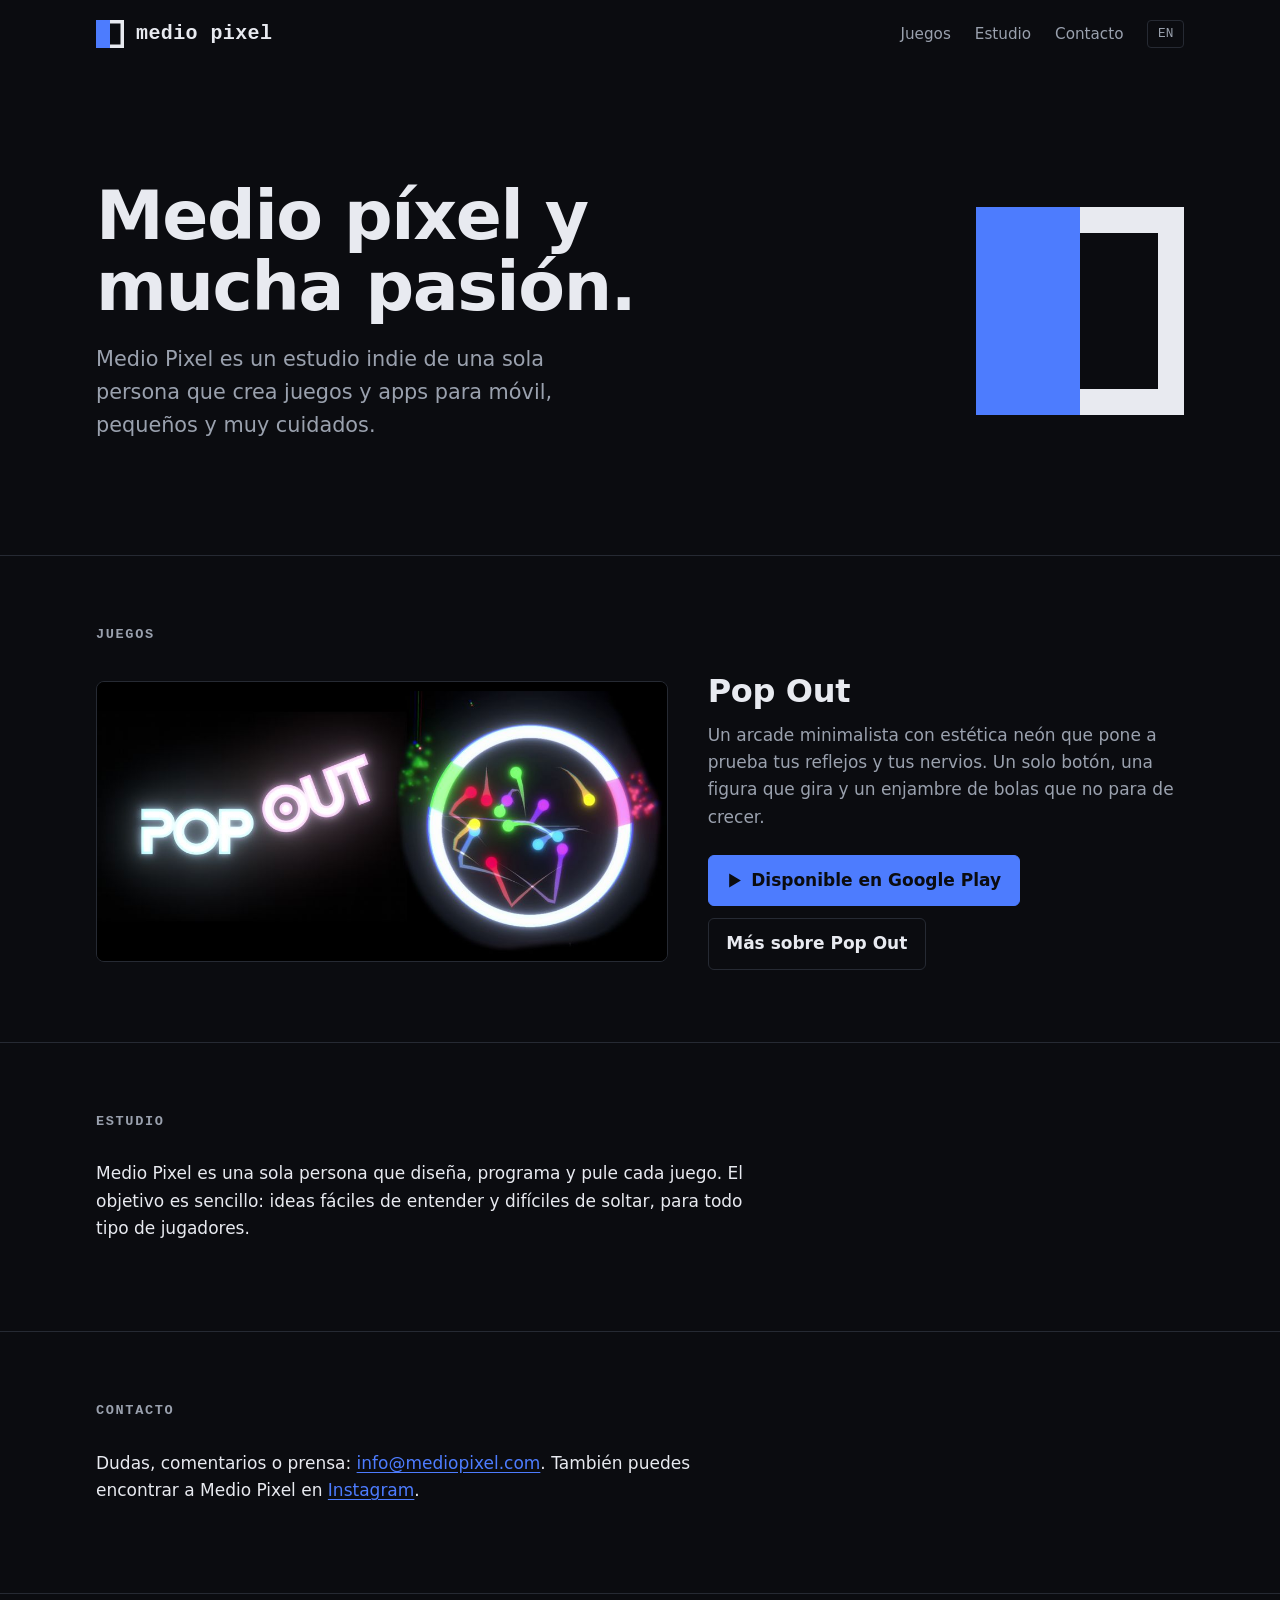
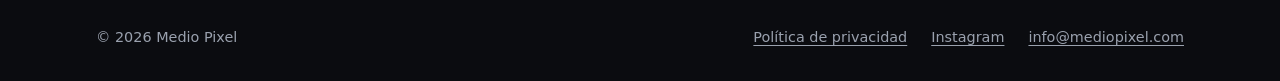
==== docs/es/index.html @ 9e9d7961 "Crear la web estática de Medio Pixel Portada y página de Pop Out en inglés y castellano, política de" ====
<!doctype html>
<html lang="es">
<head>
  <meta charset="utf-8">
  <meta name="viewport" content="width=device-width, initial-scale=1">
  <title>Medio Pixel — estudio indie de videojuegos</title>
  <meta name="description" content="Medio Pixel es un estudio indie de una sola persona que crea juegos y apps para móvil, pequeños y muy cuidados. Creadores de Pop Out.">
  <link rel="canonical" href="https://mediopixel.com/es/">
  <link rel="alternate" hreflang="en" href="https://mediopixel.com/">
  <link rel="alternate" hreflang="es" href="https://mediopixel.com/es/">
  <link rel="alternate" hreflang="x-default" href="https://mediopixel.com/">
  <meta property="og:type" content="website">
  <meta property="og:site_name" content="Medio Pixel">
  <meta property="og:title" content="Medio Pixel — estudio indie de videojuegos">
  <meta property="og:description" content="Medio píxel y mucha pasión.">
  <meta property="og:url" content="https://mediopixel.com/es/">
  <meta property="og:image" content="https://mediopixel.com/assets/img/og.png">
  <meta name="twitter:card" content="summary_large_image">
  <meta name="theme-color" content="#0b0c10">
  <link rel="icon" href="../assets/img/favicon.svg" type="image/svg+xml">
  <link rel="icon" href="../assets/img/icon-48.png" sizes="48x48" type="image/png">
  <link rel="apple-touch-icon" href="../assets/img/apple-touch-icon.png">
  <link rel="stylesheet" href="../assets/css/site.css">
</head>
<body>
  <a class="skip-link" href="#main">Saltar al contenido</a>

  <header class="site-header">
    <div class="wrap">
      <a class="brand" href="./" aria-label="Medio Pixel, inicio">
        <svg class="mark" viewBox="0 0 32 32" aria-hidden="true"><rect x="2" y="2" width="28" height="28" fill="none" stroke="currentColor" stroke-width="4"/><rect class="mark-half" width="16" height="32"/></svg>
        medio pixel
      </a>
      <nav class="site-nav" aria-label="Principal">
        <a href="#games">Juegos</a>
        <a href="#about">Estudio</a>
        <a href="#contact">Contacto</a>
        <a class="lang-switch" href="../" lang="en" hreflang="en" aria-label="English version">EN</a>
      </nav>
    </div>
  </header>

  <main id="main">
    <section class="hero">
      <div class="wrap">
        <div>
          <h1>Medio píxel y mucha pasión.</h1>
          <p>Medio Pixel es un estudio indie de una sola persona que crea juegos y apps para móvil, pequeños y muy cuidados.</p>
        </div>
        <svg class="hero-mark" viewBox="0 0 32 32" aria-hidden="true"><rect x="2" y="2" width="28" height="28" fill="none" stroke="currentColor" stroke-width="4"/><rect class="mark-half" width="16" height="32"/></svg>
      </div>
    </section>

    <section class="section" id="games">
      <div class="wrap">
        <h2 class="section-title">Juegos</h2>
        <article class="game-card">
          <a href="pop-out/"><img src="../assets/img/pop-out/banner.jpg" width="1024" height="500" alt="Logo de Pop Out junto a un anillo de neón lleno de bolas rebotando"></a>
          <div>
            <h3>Pop Out</h3>
            <p>Un arcade minimalista con estética neón que pone a prueba tus reflejos y tus nervios. Un solo botón, una figura que gira y un enjambre de bolas que no para de crecer.</p>
            <div class="actions">
              <a class="button" href="https://play.google.com/store/apps/details?id=com.MedioPixel.com.PopOut" rel="noopener">
                <svg viewBox="0 0 16 16" aria-hidden="true"><path d="M3 1.5v13l11-6.5z" fill="currentColor"/></svg>
                Disponible en Google Play
              </a>
              <a class="button button--ghost" href="pop-out/">Más sobre Pop Out</a>
            </div>
          </div>
        </article>
      </div>
    </section>

    <section class="section" id="about">
      <div class="wrap">
        <h2 class="section-title">Estudio</h2>
        <p>Medio Pixel es una sola persona que diseña, programa y pule cada juego. El objetivo es sencillo: ideas fáciles de entender y difíciles de soltar, para todo tipo de jugadores.</p>
      </div>
    </section>

    <section class="section" id="contact">
      <div class="wrap">
        <h2 class="section-title">Contacto</h2>
        <p>Dudas, comentarios o prensa: <a href="mailto:info@mediopixel.com">info@mediopixel.com</a>. También puedes encontrar a Medio Pixel en <a href="https://instagram.com/mediopixelgames" rel="noopener">Instagram</a>.</p>
      </div>
    </section>
  </main>

  <footer class="site-footer">
    <div class="wrap">
      <span>© 2026 Medio Pixel</span>
      <nav aria-label="Pie">
        <a href="../politica-de-privacidad/">Política de privacidad</a>
        <a href="https://instagram.com/mediopixelgames" rel="noopener">Instagram</a>
        <a href="mailto:info@mediopixel.com">info@mediopixel.com</a>
      </nav>
    </div>
  </footer>
</body>
</html>
---- docs/assets/css/site.css ----
:root {
  color-scheme: dark;
  --bg: #0b0c10;
  --surface: #14161c;
  --line: #262a33;
  --text: #e8eaf0;
  --muted: #9aa1ae;
  --accent: #4d7cfe;
  --accent-ink: #0b0c10;
  --font-sans: system-ui, -apple-system, "Segoe UI", Roboto, "Helvetica Neue", Arial, sans-serif;
  --font-mono: ui-monospace, "Cascadia Mono", "SF Mono", "Roboto Mono", Consolas, monospace;
  --wrap: 68rem;
}

*,
*::before,
*::after {
  box-sizing: border-box;
}

html {
  -webkit-text-size-adjust: 100%;
  scroll-behavior: smooth;
}

body {
  margin: 0;
  background: var(--bg);
  color: var(--text);
  font: 1.0625rem/1.6 var(--font-sans);
}

img {
  display: block;
  max-width: 100%;
  height: auto;
}

a {
  color: var(--accent);
  text-underline-offset: 0.2em;
}

a:hover {
  color: var(--text);
}

:focus-visible {
  outline: 2px solid var(--accent);
  outline-offset: 3px;
}

h1,
h2,
h3 {
  line-height: 1.15;
  letter-spacing: -0.01em;
  text-wrap: balance;
}

.wrap {
  width: min(100% - 2.5rem, var(--wrap));
  margin-inline: auto;
}

.skip-link {
  position: absolute;
  left: -100vw;
  top: 0.5rem;
  padding: 0.5rem 0.75rem;
  background: var(--accent);
  color: var(--accent-ink);
  border-radius: 0.25rem;
}

.skip-link:focus {
  left: 0.5rem;
}

.site-header {
  padding-block: 1.25rem;
}

.site-header .wrap {
  display: flex;
  flex-wrap: wrap;
  align-items: center;
  justify-content: space-between;
  gap: 1rem;
}

.brand {
  display: inline-flex;
  align-items: center;
  gap: 0.75rem;
  color: var(--text);
  font: 600 1.25rem/1 var(--font-mono);
  letter-spacing: 0.02em;
  text-decoration: none;
}

.mark {
  flex: none;
  width: 1.75rem;
  height: 1.75rem;
  color: var(--text);
}

.mark-half {
  fill: var(--accent);
}

.site-nav {
  display: flex;
  align-items: center;
  gap: 1.5rem;
  font-size: 0.95rem;
}

.site-nav a {
  color: var(--muted);
  text-decoration: none;
}

.site-nav a:hover {
  color: var(--text);
}

.site-nav .lang-switch {
  padding: 0.25rem 0.6rem;
  border: 1px solid var(--line);
  border-radius: 0.25rem;
  font: 0.8rem/1.4 var(--font-mono);
}

.hero {
  padding-block: clamp(3rem, 10vw, 7rem);
}

.hero .wrap {
  display: grid;
  grid-template-columns: minmax(0, 1fr) auto;
  align-items: center;
  gap: 3rem;
}

.hero h1 {
  margin: 0 0 1.25rem;
  font-size: clamp(2.25rem, 6vw, 4.25rem);
  line-height: 1.05;
  letter-spacing: -0.02em;
}

.hero p {
  max-width: 38ch;
  margin: 0;
  color: var(--muted);
  font-size: clamp(1.1rem, 2vw, 1.3rem);
}

.hero-mark {
  width: clamp(8rem, 18vw, 13rem);
  height: auto;
  color: var(--text);
}

.section {
  padding-block: clamp(2.5rem, 6vw, 4.5rem);
  border-top: 1px solid var(--line);
}

.section-title {
  margin: 0 0 2rem;
  color: var(--muted);
  font: 600 0.85rem/1 var(--font-mono);
  letter-spacing: 0.12em;
  text-transform: uppercase;
}

.section p {
  max-width: 60ch;
}

.game-card {
  display: grid;
  grid-template-columns: minmax(0, 1.2fr) minmax(0, 1fr);
  align-items: center;
  gap: 2.5rem;
}

.game-card img {
  border: 1px solid var(--line);
  border-radius: 0.5rem;
}

.game-card h3 {
  margin: 0 0 0.75rem;
  font-size: 2rem;
}

.game-card p {
  margin: 0 0 1.5rem;
  color: var(--muted);
}

.actions {
  display: flex;
  flex-wrap: wrap;
  gap: 0.75rem;
}

.button {
  display: inline-flex;
  align-items: center;
  gap: 0.5rem;
  padding: 0.7rem 1.1rem;
  border: 1px solid var(--accent);
  border-radius: 0.375rem;
  background: var(--accent);
  color: var(--accent-ink);
  font-weight: 600;
  text-decoration: none;
}

.button:hover {
  border-color: var(--text);
  background: var(--text);
  color: var(--accent-ink);
}

.button svg {
  width: 1em;
  height: 1em;
}

.button--ghost {
  border-color: var(--line);
  background: transparent;
  color: var(--text);
}

.button--ghost:hover {
  border-color: var(--muted);
  background: var(--surface);
  color: var(--text);
}

.game-hero {
  padding-block: clamp(2rem, 6vw, 4rem);
}

.game-hero .banner {
  width: 100%;
  margin-bottom: 2.5rem;
  border: 1px solid var(--line);
  border-radius: 0.5rem;
}

.game-title {
  display: flex;
  align-items: center;
  gap: 1.25rem;
  margin-bottom: 1.25rem;
}

.game-title img {
  width: 4.5rem;
  height: 4.5rem;
  border: 1px solid var(--line);
  border-radius: 1rem;
}

.game-title h1 {
  margin: 0;
  font-size: clamp(2.25rem, 6vw, 3.5rem);
}

.game-hero .lead {
  max-width: 48ch;
  margin: 0 0 1.75rem;
  color: var(--muted);
  font-size: clamp(1.1rem, 2vw, 1.3rem);
}

.feature-list {
  display: grid;
  gap: 0.9rem;
  max-width: 60ch;
  margin: 0;
  padding: 0;
  list-style: none;
}

.feature-list li {
  position: relative;
  padding-left: 1.75rem;
}

.feature-list li::before {
  content: "";
  position: absolute;
  left: 0;
  top: 0.45em;
  width: 0.75rem;
  height: 0.75rem;
  border: 2px solid var(--text);
  background: linear-gradient(90deg, var(--accent) 50%, transparent 50%);
}

.shots {
  display: flex;
  gap: 1rem;
  margin: 0;
  padding: 0 0 1rem;
  overflow-x: auto;
  list-style: none;
  scroll-snap-type: x mandatory;
}

.shots li {
  flex: 0 0 min(62vw, 15rem);
  scroll-snap-align: start;
}

.shots img {
  border: 1px solid var(--line);
  border-radius: 0.75rem;
}

.facts {
  display: grid;
  grid-template-columns: max-content minmax(0, 1fr);
  gap: 0.5rem 2rem;
  margin: 0;
}

.facts dt {
  color: var(--muted);
}

.facts dd {
  margin: 0;
}

.prose {
  max-width: 42rem;
  padding-block: clamp(2rem, 6vw, 4rem);
}

.prose h1 {
  margin: 0 0 1.5rem;
  font-size: clamp(2rem, 5vw, 3rem);
}

.prose h2 {
  margin: 2.5rem 0 0.75rem;
  font-size: 1.35rem;
}

.prose p,
.prose li {
  color: var(--muted);
}

.site-footer {
  padding-block: 2rem;
  border-top: 1px solid var(--line);
  color: var(--muted);
  font-size: 0.9rem;
}

.site-footer .wrap {
  display: flex;
  flex-wrap: wrap;
  justify-content: space-between;
  gap: 0.75rem 2rem;
}

.site-footer nav {
  display: flex;
  flex-wrap: wrap;
  gap: 0.5rem 1.5rem;
}

.site-footer a {
  color: var(--muted);
}

.site-footer a:hover {
  color: var(--text);
}

@media (min-width: 60rem) {
  .shots {
    display: grid;
    grid-template-columns: repeat(6, minmax(0, 1fr));
    padding-bottom: 0;
    overflow: visible;
  }
}

@media (max-width: 48rem) {
  .game-card {
    grid-template-columns: minmax(0, 1fr);
    gap: 1.5rem;
  }
}

@media (max-width: 40rem) {
  .hero .wrap {
    grid-template-columns: minmax(0, 1fr);
  }

  .hero-mark {
    display: none;
  }

  .site-nav {
    gap: 1rem;
  }
}

@media (prefers-reduced-motion: reduce) {
  html {
    scroll-behavior: auto;
  }
}
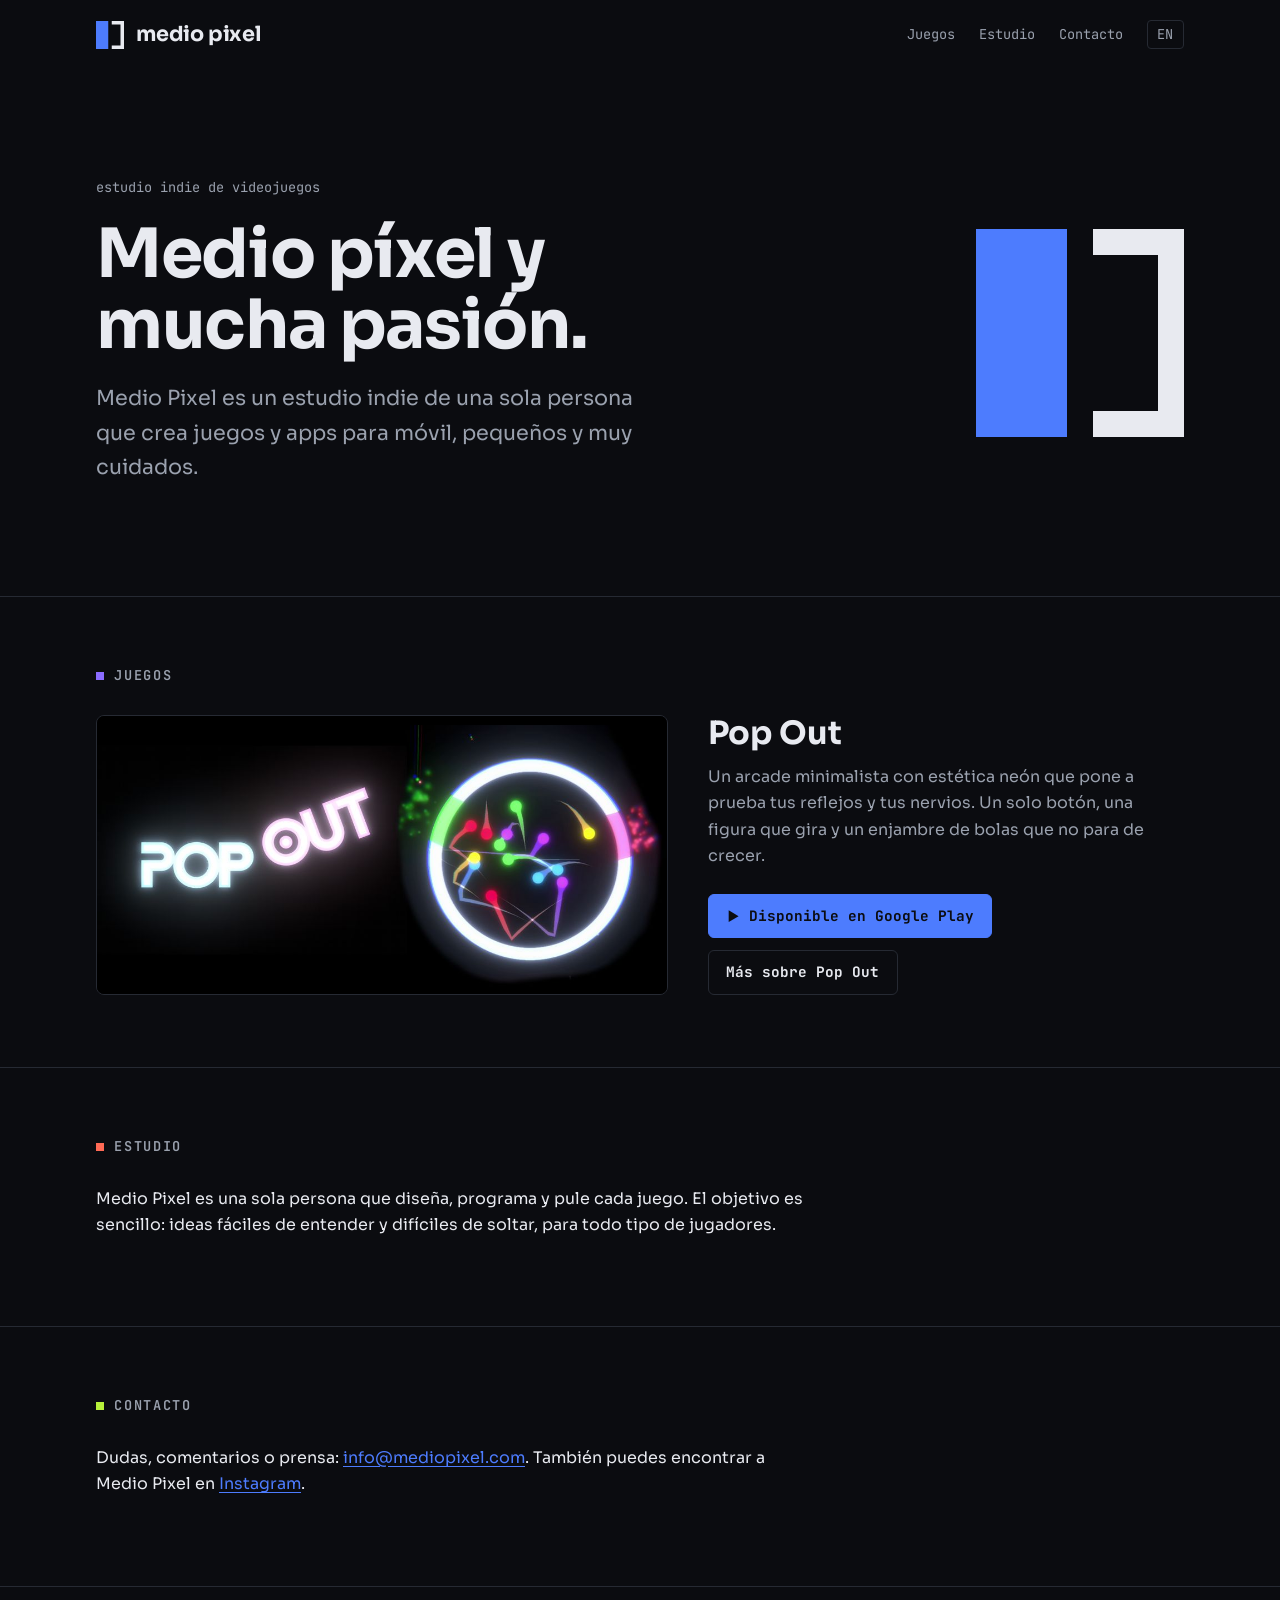
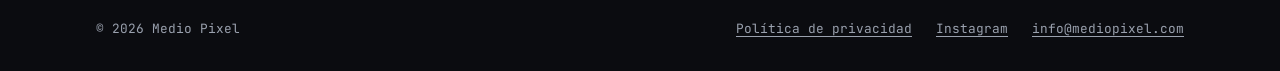
==== commit 37cce865: "Aplicar el logo definitivo, las fuentes y los cuatro colores Símbolo en su variante separada, Sora y" ====
--- a/docs/es/index.html
+++ b/docs/es/index.html
@@ -20,6 +20,9 @@
   <link rel="icon" href="../assets/img/favicon.svg" type="image/svg+xml">
   <link rel="icon" href="../assets/img/icon-48.png" sizes="48x48" type="image/png">
   <link rel="apple-touch-icon" href="../assets/img/apple-touch-icon.png">
+  <link rel="preload" href="../assets/fonts/sora-latin.woff2" as="font" type="font/woff2" crossorigin>
+  <link rel="preload" href="../assets/fonts/jetbrains-mono-latin.woff2" as="font" type="font/woff2" crossorigin>
+  <script src="../assets/js/accent.js"></script>
   <link rel="stylesheet" href="../assets/css/site.css">
 </head>
 <body>
@@ -28,7 +31,7 @@
   <header class="site-header">
     <div class="wrap">
       <a class="brand" href="./" aria-label="Medio Pixel, inicio">
-        <svg class="mark" viewBox="0 0 32 32" aria-hidden="true"><rect x="2" y="2" width="28" height="28" fill="none" stroke="currentColor" stroke-width="4"/><rect class="mark-half" width="16" height="32"/></svg>
+        <svg class="mark" viewBox="0 0 32 32" aria-hidden="true"><path d="M18 2H30V30H18" fill="none" stroke="currentColor" stroke-width="4"/><rect class="mark-half" width="14" height="32"/></svg>
         medio pixel
       </a>
       <nav class="site-nav" aria-label="Principal">
@@ -44,10 +47,11 @@
     <section class="hero">
       <div class="wrap">
         <div>
+          <p class="kicker">estudio indie de videojuegos</p>
           <h1>Medio píxel y mucha pasión.</h1>
           <p>Medio Pixel es un estudio indie de una sola persona que crea juegos y apps para móvil, pequeños y muy cuidados.</p>
         </div>
-        <svg class="hero-mark" viewBox="0 0 32 32" aria-hidden="true"><rect x="2" y="2" width="28" height="28" fill="none" stroke="currentColor" stroke-width="4"/><rect class="mark-half" width="16" height="32"/></svg>
+        <button class="hero-mark-button" type="button" aria-label="Cambiar de color"><svg class="hero-mark" viewBox="0 0 32 32" aria-hidden="true"><path d="M18 2H30V30H18" fill="none" stroke="currentColor" stroke-width="4"/><rect class="mark-half" width="14" height="32"/></svg></button>
       </div>
     </section>
 
--- a/docs/assets/css/site.css
+++ b/docs/assets/css/site.css
@@ -1,3 +1,17 @@
+@font-face {
+  font-family: "Sora";
+  src: url("../fonts/sora-latin.woff2") format("woff2");
+  font-weight: 400 800;
+  font-display: swap;
+}
+
+@font-face {
+  font-family: "JetBrains Mono";
+  src: url("../fonts/jetbrains-mono-latin.woff2") format("woff2");
+  font-weight: 400 700;
+  font-display: swap;
+}
+
 :root {
   color-scheme: dark;
   --bg: #0b0c10;
@@ -5,11 +19,27 @@
   --line: #262a33;
   --text: #e8eaf0;
   --muted: #9aa1ae;
-  --accent: #4d7cfe;
+  --blue: #4d7cfe;
+  --violet: #8b6cff;
+  --coral: #ff6a55;
+  --lime: #b8f03a;
+  --accent: var(--blue);
   --accent-ink: #0b0c10;
-  --font-sans: system-ui, -apple-system, "Segoe UI", Roboto, "Helvetica Neue", Arial, sans-serif;
-  --font-mono: ui-monospace, "Cascadia Mono", "SF Mono", "Roboto Mono", Consolas, monospace;
+  --font-sans: "Sora", system-ui, -apple-system, "Segoe UI", Roboto, "Helvetica Neue", Arial, sans-serif;
+  --font-mono: "JetBrains Mono", ui-monospace, "Cascadia Mono", "SF Mono", "Roboto Mono", Consolas, monospace;
   --wrap: 68rem;
+}
+
+:root[data-accent="violet"] {
+  --accent: var(--violet);
+}
+
+:root[data-accent="coral"] {
+  --accent: var(--coral);
+}
+
+:root[data-accent="lime"] {
+  --accent: var(--lime);
 }
 
 *,
@@ -27,7 +57,7 @@
   margin: 0;
   background: var(--bg);
   color: var(--text);
-  font: 1.0625rem/1.6 var(--font-sans);
+  font: 1rem/1.65 var(--font-sans);
 }
 
 img {
@@ -94,8 +124,8 @@
   align-items: center;
   gap: 0.75rem;
   color: var(--text);
-  font: 600 1.25rem/1 var(--font-mono);
-  letter-spacing: 0.02em;
+  font: 700 1.3rem/1 var(--font-sans);
+  letter-spacing: -0.01em;
   text-decoration: none;
 }
 
@@ -114,7 +144,7 @@
   display: flex;
   align-items: center;
   gap: 1.5rem;
-  font-size: 0.95rem;
+  font: 0.85rem/1.4 var(--font-mono);
 }
 
 .site-nav a {
@@ -130,7 +160,6 @@
   padding: 0.25rem 0.6rem;
   border: 1px solid var(--line);
   border-radius: 0.25rem;
-  font: 0.8rem/1.4 var(--font-mono);
 }
 
 .hero {
@@ -142,6 +171,11 @@
   grid-template-columns: minmax(0, 1fr) auto;
   align-items: center;
   gap: 3rem;
+}
+
+.hero .kicker {
+  margin: 0 0 1.5rem;
+  font: 0.85rem/1 var(--font-mono);
 }
 
 .hero h1 {
@@ -158,7 +192,15 @@
   font-size: clamp(1.1rem, 2vw, 1.3rem);
 }
 
+.hero-mark-button {
+  padding: 0;
+  border: 0;
+  background: none;
+  cursor: pointer;
+}
+
 .hero-mark {
+  display: block;
   width: clamp(8rem, 18vw, 13rem);
   height: auto;
   color: var(--text);
@@ -175,6 +217,31 @@
   font: 600 0.85rem/1 var(--font-mono);
   letter-spacing: 0.12em;
   text-transform: uppercase;
+}
+
+.section-title::before {
+  content: "";
+  display: inline-block;
+  width: 0.6em;
+  height: 0.6em;
+  margin-right: 0.75em;
+  background: var(--marker);
+}
+
+.section:nth-of-type(4n + 1) {
+  --marker: var(--blue);
+}
+
+.section:nth-of-type(4n + 2) {
+  --marker: var(--violet);
+}
+
+.section:nth-of-type(4n + 3) {
+  --marker: var(--coral);
+}
+
+.section:nth-of-type(4n) {
+  --marker: var(--lime);
 }
 
 .section p {
@@ -218,7 +285,7 @@
   border-radius: 0.375rem;
   background: var(--accent);
   color: var(--accent-ink);
-  font-weight: 600;
+  font: 700 0.9rem/1.4 var(--font-mono);
   text-decoration: none;
 }
 
@@ -304,7 +371,23 @@
   width: 0.75rem;
   height: 0.75rem;
   border: 2px solid var(--text);
-  background: linear-gradient(90deg, var(--accent) 50%, transparent 50%);
+  background: linear-gradient(90deg, var(--bullet) 50%, transparent 50%);
+}
+
+.feature-list li:nth-child(4n + 1) {
+  --bullet: var(--blue);
+}
+
+.feature-list li:nth-child(4n + 2) {
+  --bullet: var(--violet);
+}
+
+.feature-list li:nth-child(4n + 3) {
+  --bullet: var(--coral);
+}
+
+.feature-list li:nth-child(4n) {
+  --bullet: var(--lime);
 }
 
 .shots {
@@ -336,6 +419,7 @@
 
 .facts dt {
   color: var(--muted);
+  font: 0.85rem/1.9 var(--font-mono);
 }
 
 .facts dd {
@@ -366,7 +450,7 @@
   padding-block: 2rem;
   border-top: 1px solid var(--line);
   color: var(--muted);
-  font-size: 0.9rem;
+  font: 0.8rem/1.6 var(--font-mono);
 }
 
 .site-footer .wrap {
@@ -411,7 +495,7 @@
     grid-template-columns: minmax(0, 1fr);
   }
 
-  .hero-mark {
+  .hero-mark-button {
     display: none;
   }
 
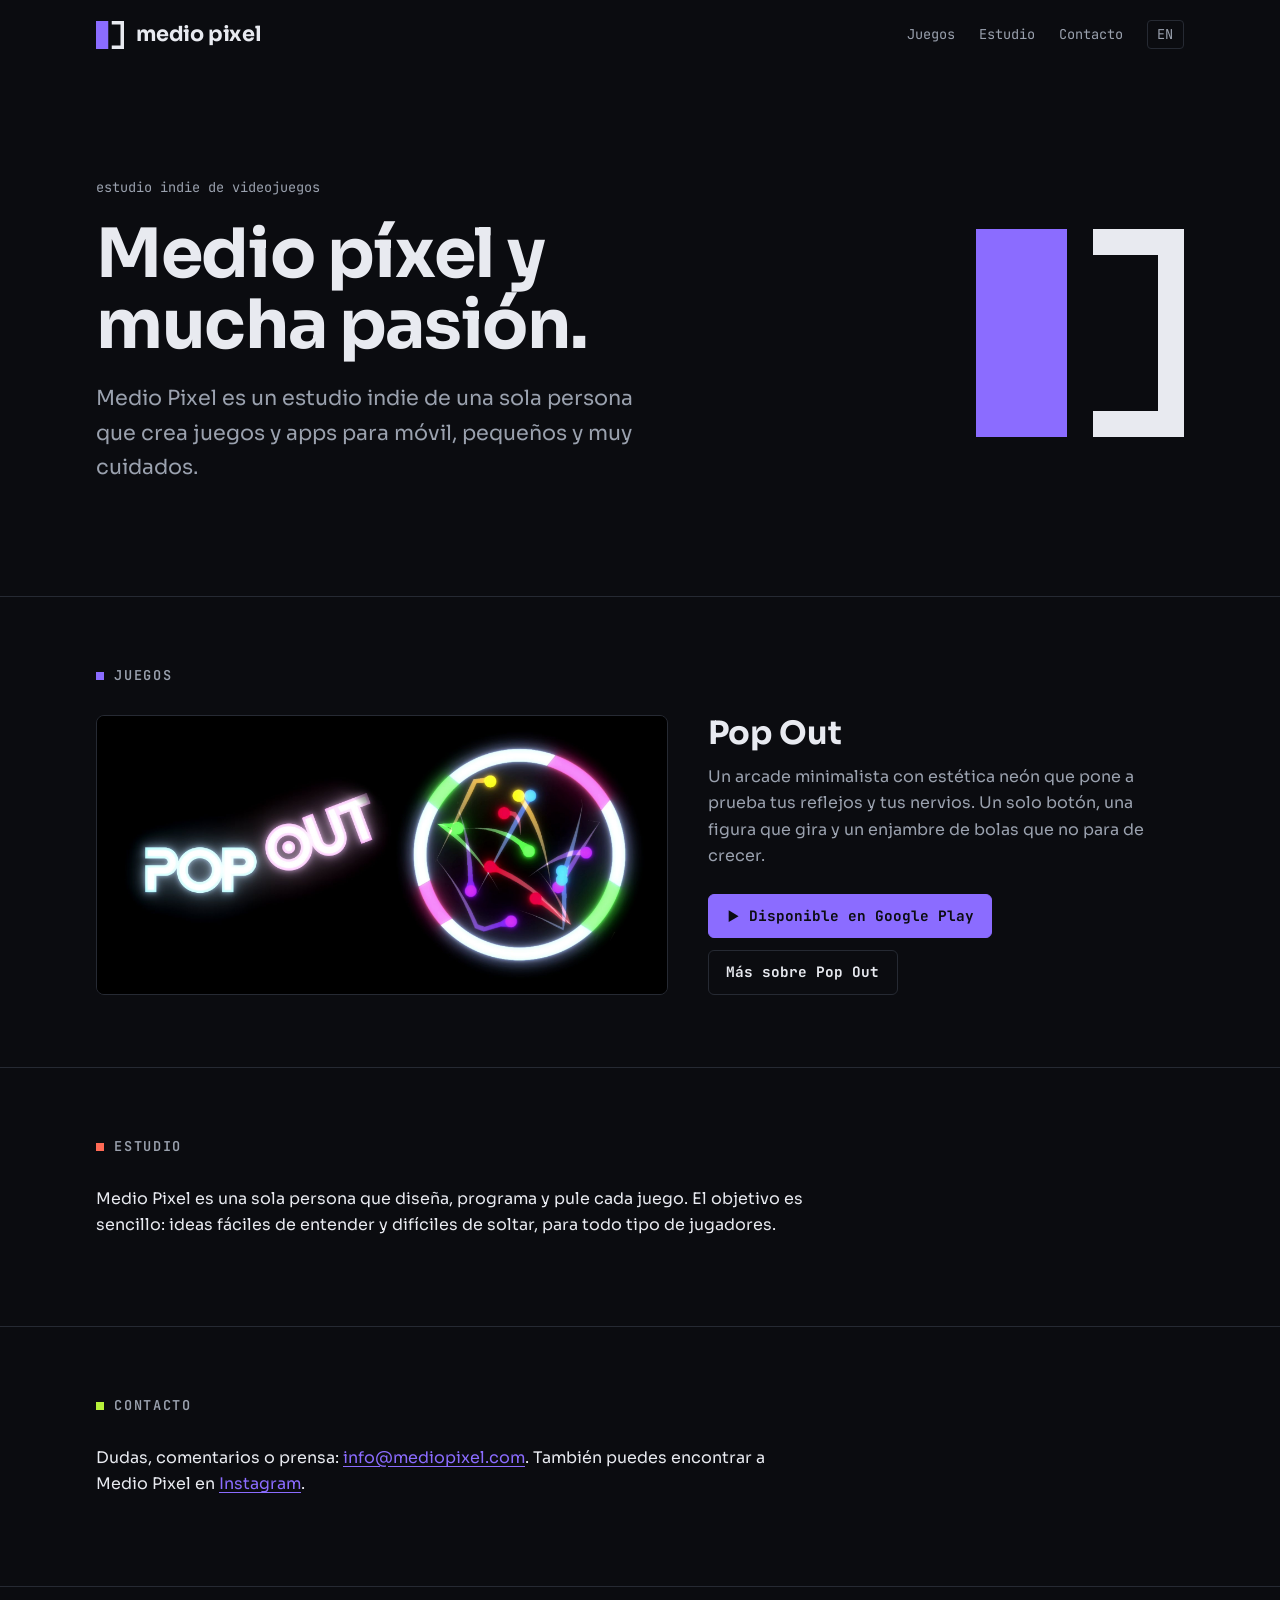
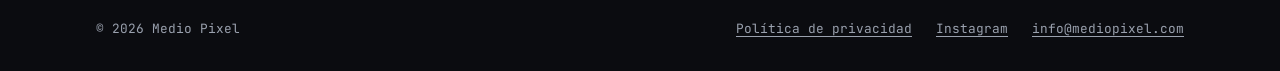
==== commit e38a78d6: "Recomponer el banner de Pop Out a doble resolución Se genera desde el logo y una captura originales," ====
--- a/docs/es/index.html
+++ b/docs/es/index.html
@@ -59,7 +59,7 @@
       <div class="wrap">
         <h2 class="section-title">Juegos</h2>
         <article class="game-card">
-          <a href="pop-out/"><img src="../assets/img/pop-out/banner.jpg" width="1024" height="500" alt="Logo de Pop Out junto a un anillo de neón lleno de bolas rebotando"></a>
+          <a href="pop-out/"><img src="../assets/img/pop-out/banner.jpg" width="2048" height="1000" alt="Logo de Pop Out junto a un anillo de neón lleno de bolas rebotando"></a>
           <div>
             <h3>Pop Out</h3>
             <p>Un arcade minimalista con estética neón que pone a prueba tus reflejos y tus nervios. Un solo botón, una figura que gira y un enjambre de bolas que no para de crecer.</p>
